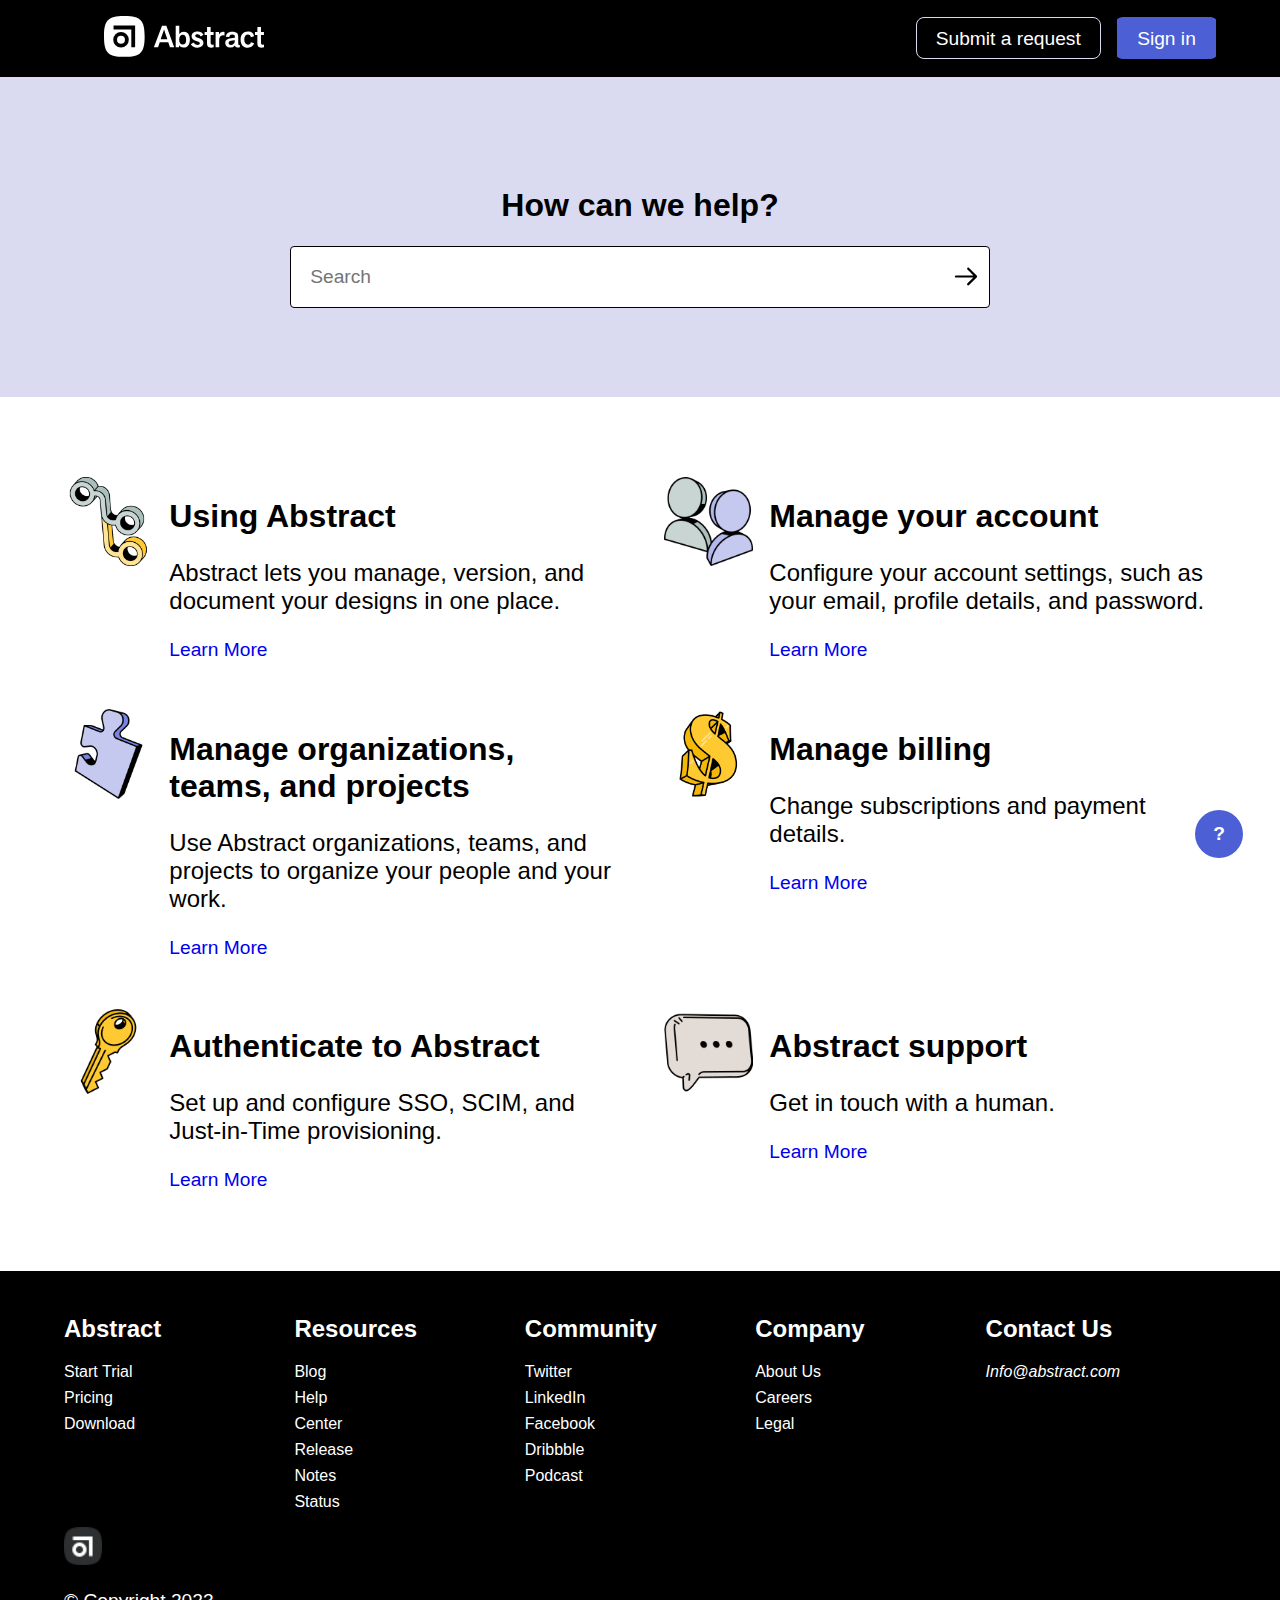
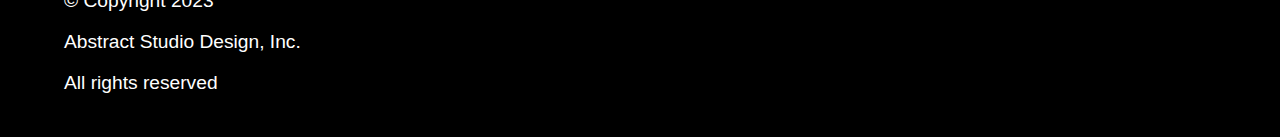
==== index.html @ 5be83831 "dropdown menu added" ====
<!DOCTYPE html>
<html lang="en">
<head>
    <meta charset="UTF-8">
    <meta name="viewport" content="width=device-width, initial-scale=1.0">
    <title>Abstract</title>
    <link rel="stylesheet" href="css/style.css">
</head>
<body>
    <header>
        <!-- mobile -->
        <nav id="nav-mobile">
            <div>
                <div id="brand-container">
                    <img src="imgs/brand.svg" alt="">
                </div>
                <div id="search-menu-container">
                    <div>
                        <img src="imgs/assets/search_white_24dp.svg" alt="">
                    </div>
                    <div>
                        <img id="menu" src="imgs/assets/menu_white_24dp.svg" alt="">
                        <img id="menu-open" src="imgs/assets/menu_open_white_24dp.svg" alt="">
                    </div>
                </div>
            </div>
            <!-- dropdown menu -->
            <span id="dropdown-menu">
                <h2><a href="#">Submit a request</a></h2>
                <hr>
                <h2><a href="#">Sign In</a></h2>
            </span>
        </nav>

        <!-- desktop -->
        <nav id="nav-desktop">
            <div>
                <ul>
                    <div id="brand-container">
                        <img src="imgs/brand.svg" alt="">
                    </div>
                </ul>
                <ul id="login-request-container">
                    <li><a id="Submit-request" href="#">Submit a request</a></li>
                    <li><a id="sign-in" href="#">Sign in</a></li>
                </ul>
            </div>
        </nav>
    </header>
    <main>
        <!-- hero section -->
        <div id="hero-container">
            <div id="hero-section">
                <h1 id="hero-title">How can we help?</h1>
                <div>
                    <input type="text" placeholder="Search" id="search">
                    <img src="imgs/arrow-symbol.svg" alt="arrow">
                </div>
            </div>
        </div>
        <!-- Information section -->
        <div id="information-container">

            <section>
                <div class="image-container">
                    <img src="imgs/using-abstract.png" alt="">
                </div>
                <div class="content-container">
                    <h1>Using Abstract</h1>
                    <p>Abstract lets you manage, version, and document your designs in one place.</p>
                    <a href="#">Learn More</a>
                </div>
            </section>

            <section>
                <div class="image-container">
                    <img src="imgs/manage-your-account.png" alt="">
                </div>
                <div class="content-container">
                    <h1>Manage your account</h1>
                    <p>Configure your account settings, such as your email, profile details, and password.</p>
                    <a href="#">Learn More</a>
                </div>
            </section>

            <section>
                <div class="image-container">
                    <img src="imgs/manage-organizations-teams-and-projects.png" alt="">
                </div>
                <div class="content-container">
                    <h1>Manage organizations, teams, and projects</h1>
                    <p>Use Abstract organizations, teams, and projects to organize your people and your work.</p>
                    <a href="#">Learn More</a>
                </div>
            </section>

            <section>
                <div class="image-container">
                    <img src="imgs/manage-billing.png" alt="">
                </div>
                <div class="content-container">
                    <h1>Manage billing</h1>
                    <p>Change subscriptions and payment details.</p>
                    <a href="#">Learn More</a>
                </div>
            </section>

            <section>
                <div class="image-container">
                    <img src="imgs/authenticate-to-abstract.png" alt="">
                </div>
                <div class="content-container">
                    <h1>Authenticate to Abstract</h1>
                    <p>Set up and configure SSO, SCIM, and Just-in-Time provisioning.</p>
                    <a href="#">Learn More</a>
                </div>
            </section>

            <section>
                <div class="image-container">
                    <img src="imgs/abstract-support.png" alt="">
                </div>
                <div class="content-container">
                    <h1>Abstract support</h1>
                    <p>Get in touch with a human.</p>
                    <a href="#">Learn More</a>
                </div>
            </section>

        </div>

    </main>
    <!-- footer -->
    <footer>

        <div id="footer-container">
            <!-- Abstract section -->
            <section>
                <h2>Abstract</h2>
                <ul>
                    <li><a href="#">Start Trial</a></li>
                    <li><a href="#">Pricing</a></li>
                    <li><a href="#">Download</a></li>
                </ul>
            </section>
            <!-- Resources section -->
            <section>
                <h2>Resources</h2>
                <ul>
                    <li><a href="#">Blog</a></li>
                    <li><a href="#">Help</a></li>
                    <li><a href="#">Center</a></li>
                    <li><a href="#">Release</a></li>
                    <li><a href="#">Notes</a></li>
                    <li><a href="#">Status</a></li>
                </ul>
            </section>
            <!-- Community section -->
            <section>
                <h2>Community</h2>
                <ul>
                    <li><a href="#">Twitter</a></li>
                    <li><a href="#">LinkedIn</a></li>
                    <li><a href="#">Facebook</a></li>
                    <li><a href="#">Dribbble</a></li>
                    <li><a href="#">Podcast</a></li>
                </ul>
            </section>
            <!-- Company section -->
            <section>
                <h2>Company</h2>
                <ul>
                    <li><a href="#">About Us</a></li>
                    <li><a href="#">Careers</a></li>
                    <li><a href="#">Legal</a></li>
                </ul>
            </section>
            <!-- Contact Us section -->
            <section>
                <h2>Contact Us</h2>
                <address>Info@abstract.com</address>
            </section>

        </div>
        <!-- Copyright section -->
        <div id="Copyright-section">
            <div>
                <img src="imgs/brand-icon-2.png" alt="">
            </div>
            <div>
                &copy; Copyright 2023
                <p>Abstract Studio Design, Inc.</p>
                <p>All rights reserved</p>
            </div>
        </div>
        <!-- info button -->
        <button type="button">?</button>
    </footer>

    <script src="js/app.js"></script>

    <!-- created by sebastian niño lopez from www.frontendpractice.com :) -->

</body>
</html>
---- css/style.css ----
:root {
    --primary-color: #000000;
    --secondary-color: #dadbf1;
    --tertiary-color: #fff;
    --quaternary-color: #4C5FD5;
}

body {
    margin: 0;
}

* {
    box-sizing: border-box;
    font-family: sans-serif;
}

ul {
    list-style-type: none;
}


/* navbar mobile styles */

#nav-mobile {
    background-color: var(--primary-color);
    width: 100%;
    display: none;
}

#dropdown-menu {
    background-color: var(--primary-color);
    display: none;
    flex-direction: column;
    align-items: center;
    justify-content: center;
    width: 100%;
    height: 25%;
    z-index: 1;
    position: absolute;
    top: 4.7rem;
    border-top: 1px solid var(--secondary-color);
}

#dropdown-menu a {
    text-decoration: none;
    color: var(--secondary-color);
}

#dropdown-menu hr {
    width: 50%;
    color: var(--secondary-color);
}

#nav-mobile > div {
    width: 100%;
    display: flex;
    justify-content: space-between;
    align-items: center;
    padding: 1rem;
}

#brand-container {
    width: 10rem;
}

#search-menu-container {
    display: flex;
    justify-content: center;
    align-items: center;
    gap: 1rem;
}

#search-menu-container > div {
    width: 2rem;
}

img[src="imgs/brand.svg"] {
    width: 100%;
    cursor: pointer;
}

img[src="imgs/assets/search_white_24dp.svg"] {
    width: 100%;
    cursor: pointer;
}

img[src="imgs/assets/menu_white_24dp.svg"] {
    width: 100%;
    cursor: pointer;
}

img[src="imgs/assets/menu_open_white_24dp.svg"] {
    width: 100%;
    cursor: pointer;
    display: none;
}

/* navbar desktop styles */

#nav-desktop {
    background-color: black;
    justify-content: space-between;
    align-items: center;
    width: 100%;
    display: none;
}

#nav-desktop > div {
    width: 90%;
    margin: auto;
    display: flex;
    justify-content: space-between;
    align-items: center;
}

#login-request-container {
    display: flex;
    justify-content: center;
    align-items: center;
    width: auto;
    gap: 1em;
}

#Submit-request {
    text-decoration: none;
    color: var(--tertiary-color);
    font-size: larger;
    border: 1px solid var(--secondary-color);
    border-radius: 8px;
    background-color: var(--primary-color);
    padding: 0.5em 1em;
}

#sign-in {
    text-decoration: none;
    color: var(--tertiary-color);
    font-size: larger;
    border: 1px solid var(--quaternary-color);
    border-radius: 8%;
    background-color: var(--quaternary-color);
    padding: 0.5em 1em;
}

@media (hover: hover) {
    #sign-in:hover {
        background-color: var(--tertiary-color);
        color: var(--primary-color);
    }
}


/* responsive navbar styles */

@media only screen and (min-width: 1024px) {
    #nav-desktop {
        display: flex;
    }
}

@media only screen and (max-width: 1023px)
{
    #nav-mobile {
        display: flex;
    }
}

/* hero section */

#hero-container {
    background-color: var(--secondary-color);
    display: flex;
    justify-content: center;
    align-items: center;
    width: 100%;
    height: 20rem;
}

#hero-section {
    display: flex;
    flex-direction: column;
    align-items: center;
    justify-content: center;
    width: 90%;
}

#hero-title {
    text-align: center;
    width: 100%;
}

#hero-section > div {
    max-width: 700px;
    display: flex;
    justify-content: start;
    align-items: center;
    width: 100%;
    position: relative;
}

img[src="imgs/arrow-symbol.svg"] {
    width: 2em;
    position: absolute;
    right: 0.5em;
}

#search {
    width: 100%;
    padding: 1em;
    outline: none;
    border: 1px solid var(--primary-color);
    border-radius: 4px;
    font-size: larger;
}

/* information section styles */

#information-container {
    width: 90%;
    margin: auto;
    display: grid;
    grid-template-columns: repeat(1, 1fr);
    gap: 3rem;
    padding: 5rem 0;
}

#information-container > section {
    display: grid;
    grid-template-columns: 1fr 5fr;
    grid-template-rows: 1fr;
    gap: 1em;
    width: 100%;
}


.image-container > img {
    width: 100%;
}

.content-container > p {
    font-size: 1.5rem;
}

.content-container > a {
    text-decoration: none;
    display: block;
    font-size: 1.2rem;
}

@media (hover: hover) {
    .content-container > a:hover {
        text-decoration: underline;
    }
}

/* responsive information section styles */

@media only screen and (min-width: 1024px) {
    #information-container {
        grid-template-columns: repeat(2, 1fr);
    }
}

/* footer styles */

footer {
    background-color: black;
    color: var(--tertiary-color);
    padding: 1.5rem 0;
    width: 100%;
}

#footer-container {
    width: 90%;
    margin: auto;
    display: grid;
    grid-template-columns: repeat(2, 1fr);
    grid-template-rows: repeat(3, 1fr);
}



#footer-container > section > ul {
    padding: 0;
    display: flex;
    flex-direction: column;
    justify-content: start;
    align-items: start;
    gap: 8px;
}

#footer-container a {
    text-decoration: none;
    color: var(--tertiary-color);
    font-weight: 500;
}

#Copyright-section {
    width: 90%;
    margin: auto;
    font-size: 1.2rem;
    font-weight: 500;
    display: flex;
    flex-direction: column;
    align-items: start;
    justify-content: start;
    gap: 1em;
}

#Copyright-section img {
    width: 2em;
    cursor: pointer;
}

@media (hover: hover) {
    #footer-container a:hover {
        text-decoration: underline;
    }

    #footer-container address:hover {
        text-decoration: underline;
        cursor: pointer;
    }
}

button {
    background-color: var(--quaternary-color);
    border: none;
    width: 3rem;
    height: 3rem;
    border-radius: 50%;
    position: fixed;
    margin: 2rem;
    text-align: center;
    right: 5px;
    bottom: 10px;
    cursor: pointer;
    color: var(--tertiary-color);
    font-size: larger;
    font-weight: 600;
}

@media only screen and (min-width: 1024px) {
    #footer-container {
        grid-template-columns: repeat(5, 1fr);
        grid-template-rows: repeat(1, 1fr);
    }
}

/* created by sebastian niño lopez from www.frontendpractice.com :) */
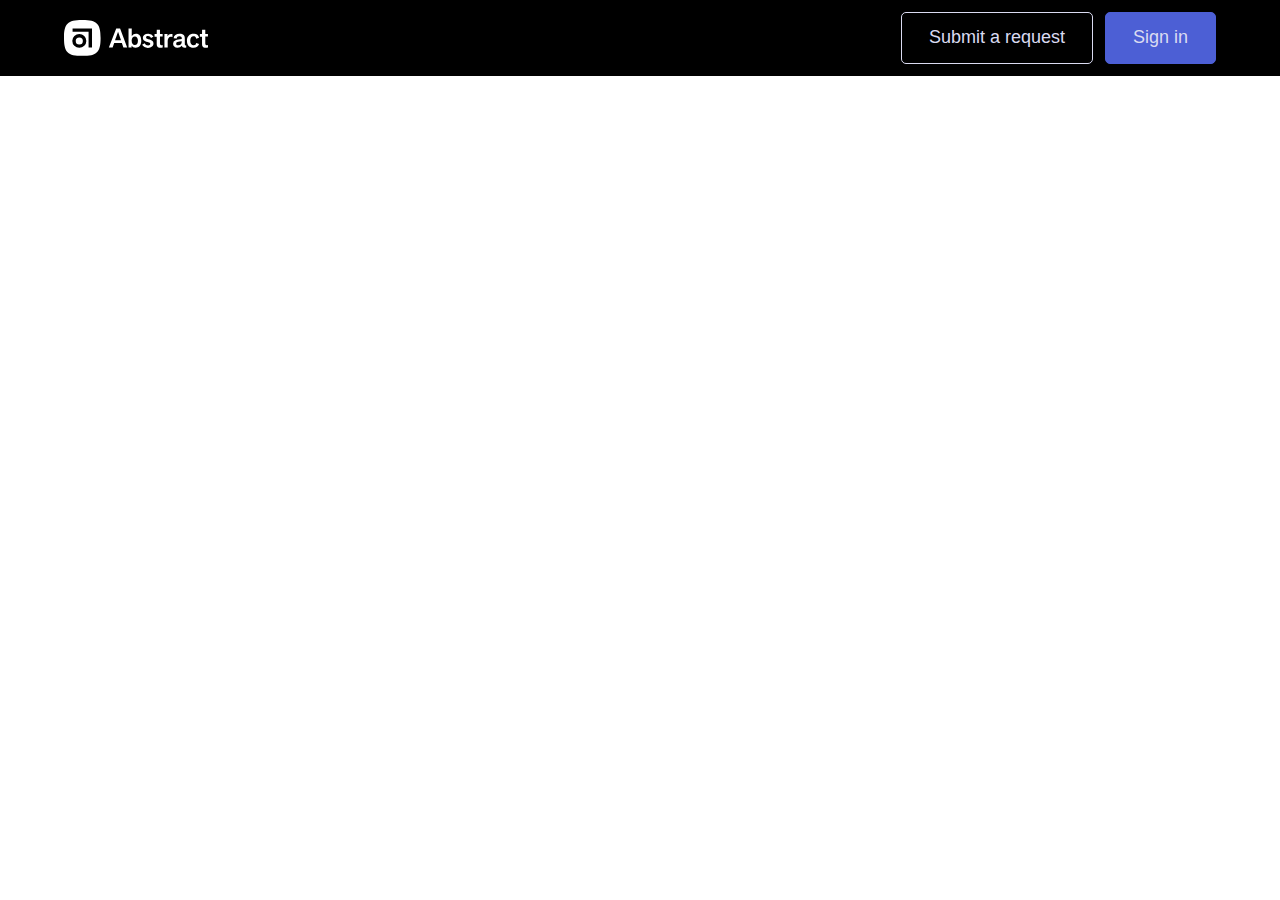
==== commit 0d3d7d99: "refactor: navbar updated" ====
--- a/index.html
+++ b/index.html
@@ -4,198 +4,50 @@
     <meta charset="UTF-8">
     <meta name="viewport" content="width=device-width, initial-scale=1.0">
     <title>Abstract</title>
-    <link rel="stylesheet" href="css/style.css">
+    <link rel="stylesheet" href="css/main.css">
+    <link rel="shortcut icon" href="assets/icons/brand-icon-2.png" type="image/x-icon">
 </head>
 <body>
     <header>
-        <!-- mobile -->
-        <nav id="nav-mobile">
-            <div>
-                <div id="brand-container">
-                    <img src="imgs/brand.svg" alt="">
+        <!-- menu for mobile -->
+        <nav class="nav nav__nav--mobile">
+            <div class="nav__div">
+                <div class="nav__div--picture-container">
+                    <img class="nav__img--brand" src="assets/imgs/brand.svg" alt="brand picture">
                 </div>
-                <div id="search-menu-container">
-                    <div>
-                        <img src="imgs/assets/search_white_24dp.svg" alt="">
-                    </div>
-                    <div>
-                        <img id="menu" src="imgs/assets/menu_white_24dp.svg" alt="">
-                        <img id="menu-open" src="imgs/assets/menu_open_white_24dp.svg" alt="">
-                    </div>
+                <div class="nav__div--picture-container">
+                    <img class="nav__menu menu--open" id="menu-open" src="assets/icons/menu_white_24dp.svg" alt="menu icon">
+                    <img class="nav__menu menu--close" id="menu-close" src="assets/icons/menu_open_white_24dp.svg" alt="">
                 </div>
             </div>
             <!-- dropdown menu -->
-            <span id="dropdown-menu">
-                <h2><a href="#">Submit a request</a></h2>
-                <hr>
-                <h2><a href="#">Sign In</a></h2>
+            <span class="nav nav__span--dropdown-menu" id="dropdown-menu">
+                <a class="nav__a" href="#">Submit a request</a>
+                <hr class="nav__hr">
+                <a class="nav__a" href="login.html">Sign In</a>
             </span>
         </nav>
 
         <!-- desktop -->
-        <nav id="nav-desktop">
-            <div>
-                <ul>
-                    <div id="brand-container">
-                        <img src="imgs/brand.svg" alt="">
-                    </div>
-                </ul>
-                <ul id="login-request-container">
-                    <li><a id="Submit-request" href="#">Submit a request</a></li>
-                    <li><a id="sign-in" href="#">Sign in</a></li>
+        <nav class="nav nav__nav--desktop">
+            <div class="nav__div">
+                <div id="nav__div--picture-container">
+                    <img class="nav__img--brand" src="assets/imgs/brand.svg" alt="">
+                </div>
+                <ul class="nav__ul" id="login-request-container">
+                    <li><a class="nav__link" id="Submit-request" href="#">Submit a request</a></li>
+                    <li><a class="nav__link link--sign-in" id="sign-in" href="login.html">Sign in</a></li>
                 </ul>
             </div>
         </nav>
+
     </header>
+
     <main>
+    </main>
+
         <!-- hero section -->
-        <div id="hero-container">
-            <div id="hero-section">
-                <h1 id="hero-title">How can we help?</h1>
-                <div>
-                    <input type="text" placeholder="Search" id="search">
-                    <img src="imgs/arrow-symbol.svg" alt="arrow">
-                </div>
-            </div>
-        </div>
-        <!-- Information section -->
-        <div id="information-container">
-
-            <section>
-                <div class="image-container">
-                    <img src="imgs/using-abstract.png" alt="">
-                </div>
-                <div class="content-container">
-                    <h1>Using Abstract</h1>
-                    <p>Abstract lets you manage, version, and document your designs in one place.</p>
-                    <a href="#">Learn More</a>
-                </div>
-            </section>
-
-            <section>
-                <div class="image-container">
-                    <img src="imgs/manage-your-account.png" alt="">
-                </div>
-                <div class="content-container">
-                    <h1>Manage your account</h1>
-                    <p>Configure your account settings, such as your email, profile details, and password.</p>
-                    <a href="#">Learn More</a>
-                </div>
-            </section>
-
-            <section>
-                <div class="image-container">
-                    <img src="imgs/manage-organizations-teams-and-projects.png" alt="">
-                </div>
-                <div class="content-container">
-                    <h1>Manage organizations, teams, and projects</h1>
-                    <p>Use Abstract organizations, teams, and projects to organize your people and your work.</p>
-                    <a href="#">Learn More</a>
-                </div>
-            </section>
-
-            <section>
-                <div class="image-container">
-                    <img src="imgs/manage-billing.png" alt="">
-                </div>
-                <div class="content-container">
-                    <h1>Manage billing</h1>
-                    <p>Change subscriptions and payment details.</p>
-                    <a href="#">Learn More</a>
-                </div>
-            </section>
-
-            <section>
-                <div class="image-container">
-                    <img src="imgs/authenticate-to-abstract.png" alt="">
-                </div>
-                <div class="content-container">
-                    <h1>Authenticate to Abstract</h1>
-                    <p>Set up and configure SSO, SCIM, and Just-in-Time provisioning.</p>
-                    <a href="#">Learn More</a>
-                </div>
-            </section>
-
-            <section>
-                <div class="image-container">
-                    <img src="imgs/abstract-support.png" alt="">
-                </div>
-                <div class="content-container">
-                    <h1>Abstract support</h1>
-                    <p>Get in touch with a human.</p>
-                    <a href="#">Learn More</a>
-                </div>
-            </section>
-
-        </div>
-
-    </main>
-    <!-- footer -->
-    <footer>
-
-        <div id="footer-container">
-            <!-- Abstract section -->
-            <section>
-                <h2>Abstract</h2>
-                <ul>
-                    <li><a href="#">Start Trial</a></li>
-                    <li><a href="#">Pricing</a></li>
-                    <li><a href="#">Download</a></li>
-                </ul>
-            </section>
-            <!-- Resources section -->
-            <section>
-                <h2>Resources</h2>
-                <ul>
-                    <li><a href="#">Blog</a></li>
-                    <li><a href="#">Help</a></li>
-                    <li><a href="#">Center</a></li>
-                    <li><a href="#">Release</a></li>
-                    <li><a href="#">Notes</a></li>
-                    <li><a href="#">Status</a></li>
-                </ul>
-            </section>
-            <!-- Community section -->
-            <section>
-                <h2>Community</h2>
-                <ul>
-                    <li><a href="#">Twitter</a></li>
-                    <li><a href="#">LinkedIn</a></li>
-                    <li><a href="#">Facebook</a></li>
-                    <li><a href="#">Dribbble</a></li>
-                    <li><a href="#">Podcast</a></li>
-                </ul>
-            </section>
-            <!-- Company section -->
-            <section>
-                <h2>Company</h2>
-                <ul>
-                    <li><a href="#">About Us</a></li>
-                    <li><a href="#">Careers</a></li>
-                    <li><a href="#">Legal</a></li>
-                </ul>
-            </section>
-            <!-- Contact Us section -->
-            <section>
-                <h2>Contact Us</h2>
-                <address>Info@abstract.com</address>
-            </section>
-
-        </div>
-        <!-- Copyright section -->
-        <div id="Copyright-section">
-            <div>
-                <img src="imgs/brand-icon-2.png" alt="">
-            </div>
-            <div>
-                &copy; Copyright 2023
-                <p>Abstract Studio Design, Inc.</p>
-                <p>All rights reserved</p>
-            </div>
-        </div>
-        <!-- info button -->
-        <button type="button">?</button>
-    </footer>
+        
 
     <script src="js/app.js"></script>
 
--- a/css/main.css
+++ b/css/main.css
@@ -0,0 +1,201 @@
+@charset "UTF-8";
+/* CSS reset */
+:root {
+    --black: #000000;
+    --grey: #dadbf1;
+    --white: #fff;
+    --blue: #4C5FD5;
+}
+
+html {
+    scroll-behavior: smooth;
+}
+
+body {
+    min-height: 100vh;
+    font-size: 100%;
+    font-family: Arial, Helvetica, sans-serif;
+}
+
+* {
+    margin: 0;
+    padding: 0;
+    /* border: 0; */
+    box-sizing: border-box;
+    -webkit-box-sizing: border-box;
+    font-family: sans-serif;
+    vertical-align: baseline;
+}
+
+img, svg {
+    display: block;
+    width: 100%;
+}
+
+a {
+    display: block;
+    text-decoration: none;
+    color: inherit;
+    font-size: inherit;
+}
+
+p a {
+    display: inline-block;
+}
+
+li {
+    list-style-type: none;
+}
+
+
+h1, h2, h3, h4, h5, h6, p, span, a {
+    font-size: 1em;
+    font-weight: inherit;
+    font-style: inherit;
+    color: inherit;
+}
+
+/* general navbar styles */
+
+.nav {
+    width: 100%;
+    height: auto;
+    position: absolute;
+    top: 0;
+    left: 0;
+    display: flex;
+    background-color: var(--black);
+    font-size: 12px
+}
+
+/* navbar mobile styles */
+
+
+.nav__nav--mobile {
+    flex-direction: column;
+}
+
+.nav__div {
+    width: 90%;
+    margin: auto;
+    padding: 1em 0;
+    display: flex;
+    justify-content: space-between;
+    align-items: center;
+}
+
+.nav__div--picture-container {
+    width: auto;
+    height: auto;
+}
+
+.nav__img--brand {
+    cursor: pointer;
+    width: 12em;
+}
+
+.nav__menu {
+    width: 3.5em;
+    cursor: pointer;
+}
+
+.menu--close {
+    display: none; /* by default */
+}
+
+.nav__span--dropdown-menu {
+    display: none; /* by default */
+    flex-direction: column;
+    align-items: center;
+    justify-content: center;
+    margin: 2.5em 0;
+    gap: 1em;
+    color: var(--grey);
+    position: relative;
+}
+
+.nav__a {
+    font-size: 2em;
+}
+
+.nav__a:active {
+    color: var(--white);
+}
+
+.nav__hr {
+    width: 60%;
+}
+
+/* navbar desktop styles */
+
+.nav__nav--desktop {
+    display: none; /* by default */
+    justify-content: center;
+    align-items: center;
+    color: var(--grey);
+}
+
+.nav__ul {
+    display: flex;
+    justify-content: center;
+    align-items: center;
+    gap: 1em;
+}
+
+.nav__link {
+    color: var(--grey);
+    border: 1px solid;
+    border-radius: 5px;
+    padding: 0.8em 1.5em;
+    font-size: 1.5em;
+    font-weight: 500;
+}
+
+.link--sign-in {
+    background-color: var(--blue);
+    border-color: var(--blue);
+}
+
+.link--sign-in:active {
+    background-color: var(--white);
+    border-color: var(--white);
+    color: var(--black);
+}
+
+/* responsive design */
+
+@media (hover: hover) {
+    .link--sign-in:hover {
+        background-color: var(--white);
+        border-color: var(--white);
+        color: var(--black);
+    }
+}
+
+@media screen and (min-width: 1024px) {
+    .nav__nav--desktop {
+        display: block;
+    }
+
+    .nav__nav--mobile {
+        display: none;
+    }
+}
+
+/* TODO: MAKE THE HERO SECTION HERE */
+
+/* hero section */
+
+
+/* created by sebastian niño lopez from www.frontendpractice.com :) */
+
+
+
+
+
+
+
+
+
+
+
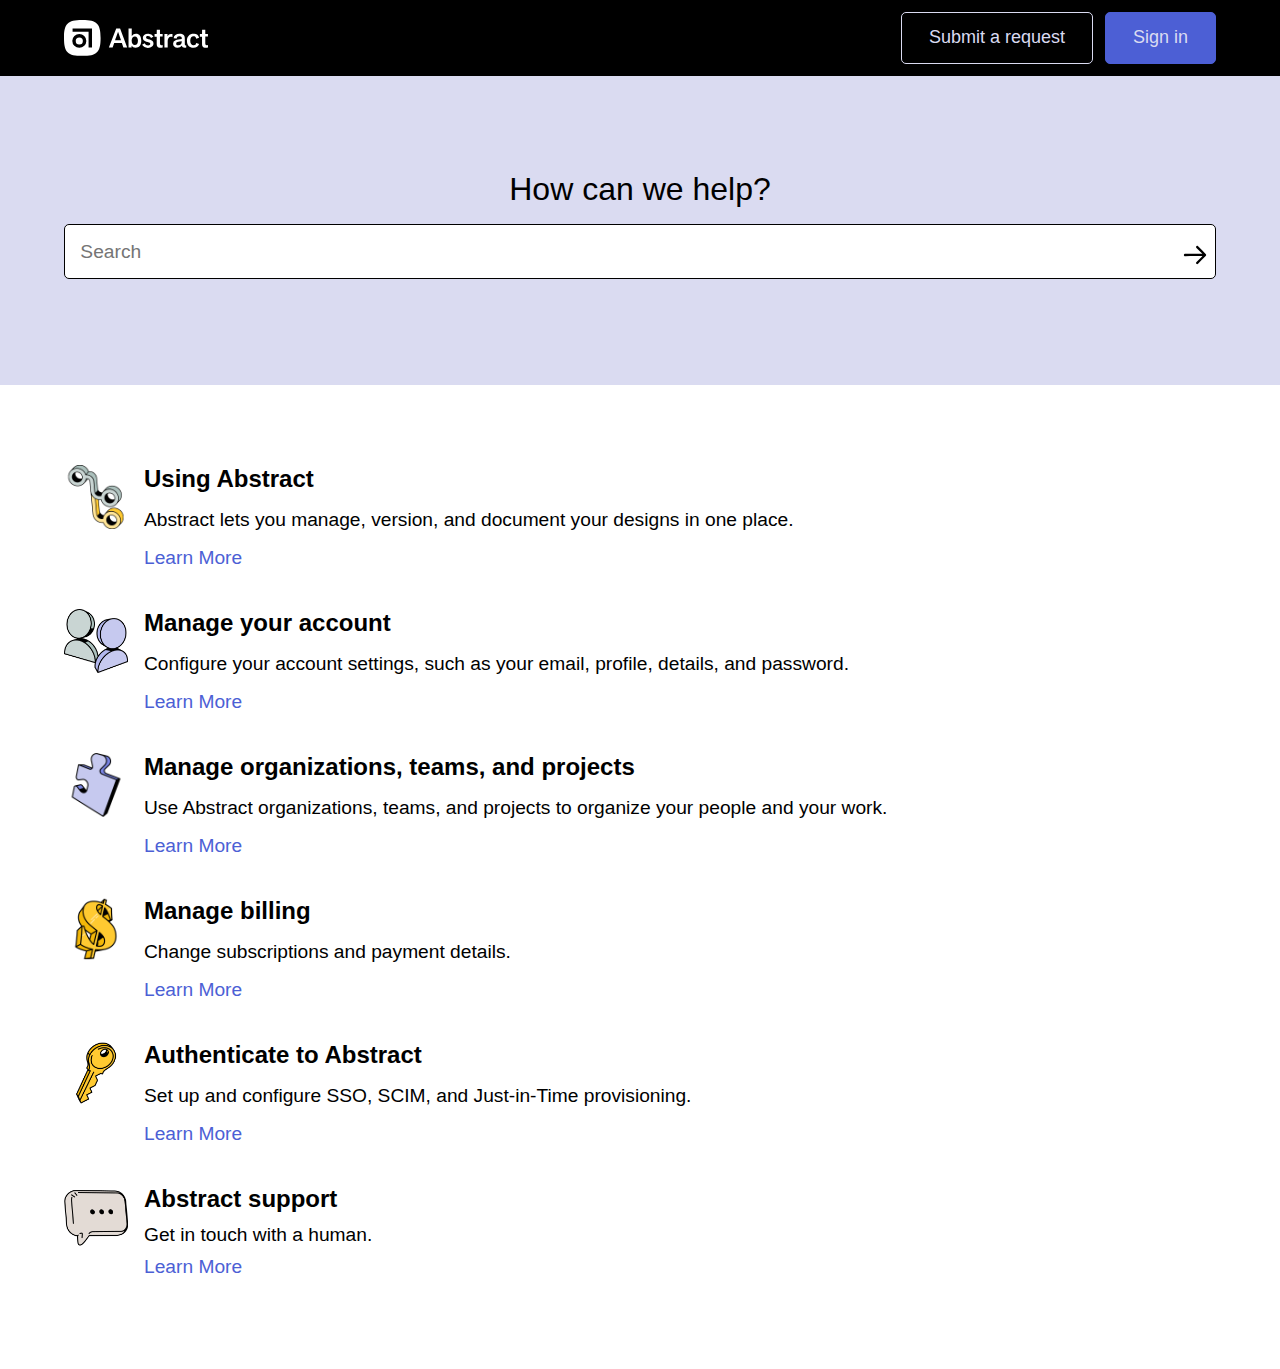
==== commit 5099462f: "refactor: main section updated" ====
--- a/index.html
+++ b/index.html
@@ -44,9 +44,90 @@
     </header>
 
     <main>
+
+        <div class="div">
+            <h1 class="div__title">How can we help?</h1>
+            <div class="div__search--container">
+                <input class="div__search--input" type="text" placeholder="Search">
+                <img class="div__search--arrow" src="assets/icons/arrow-symbol.svg" alt="">
+            </div>
+        </div>
+
+        <div class="div__section">
+            
+            <section class="section">
+                <div class="section__div">
+                    <img class="section__picture" src="assets/imgs/using-abstract.png" alt="">
+                </div>
+                <div class="section__div div--content">
+                    <h2 class="section__title">Using Abstract</h2>
+                    <p class="section__text">Abstract lets you manage, version, and document your designs in one place.</p>
+                    <a class="section__link" href="#">Learn More</a>
+                </div>
+            </section>
+
+            <section class="section">
+                <div class="section__div">
+                    <img class="section__picture" src="assets/imgs/manage-your-account.png" alt="">
+                </div>
+                <div class="section__div div--content">
+                    <h2 class="section__title">Manage your account</h2>
+                    <p class="section__text">Configure your account settings, such as your email, profile, details, and password.</p>
+                    <a class="section__link" href="#">Learn More</a>
+                </div>
+            </section>
+
+            <section class="section">
+                <div class="section__div">
+                    <img class="section__picture" src="assets/imgs/manage-organizations-teams-and-projects.png" alt="">
+                </div>
+                <div class="section__div div--content">
+                    <h2 class="section__title">Manage organizations, teams, and projects</h2>
+                    <p class="section__text">Use Abstract organizations, teams, and projects to organize your people and your work.</p>
+                    <a class="section__link" href="#">Learn More</a>
+                </div>
+            </section>
+
+            <section class="section">
+                <div class="section__div">
+                    <img class="section__picture" src="assets/imgs/manage-billing.png" alt="">
+                </div>
+                <div class="section__div div--content">
+                    <h2 class="section__title">Manage billing</h2>
+                    <p class="section__text">Change subscriptions and payment details.</p>
+                    <a class="section__link" href="#">Learn More</a>
+                </div>
+            </section>
+
+            <section class="section">
+                <div class="section__div">
+                    <img class="section__picture" src="assets/imgs/authenticate-to-abstract.png" alt="">
+                </div>
+                <div class="section__div div--content">
+                    <h2 class="section__title">Authenticate to Abstract</h2>
+                    <p class="section__text">Set up and configure SSO, SCIM, and Just-in-Time provisioning.</p>
+                    <a class="section__link" href="#">Learn More</a>
+                </div>
+            </section>
+
+            <section class="section">
+                <div class="section__div">
+                    <img class="section__picture" src="assets/imgs/abstract-support.png" alt="">
+                </div>
+                <div class="section__div" div--content>
+                    <h2 class="section__title">Abstract support</h2>
+                    <p class="section__text">Get in touch with a human.</p>
+                    <a class="section__link" href="#">Learn More</a>
+                </div>
+            </section>
+
+        </div>
+
     </main>
 
-        <!-- hero section -->
+    <footer>
+        <!-- TODO: MAKE THE HTML FOOTER STRUCTURE HERE -->
+    </footer>
         
 
     <script src="js/app.js"></script>
--- a/css/main.css
+++ b/css/main.css
@@ -55,6 +55,13 @@
     color: inherit;
 }
 
+main {
+    width: 100%;
+    position: absolute;
+    top: 65px;
+    left: 0;
+}
+
 /* general navbar styles */
 
 .nav {
@@ -63,6 +70,7 @@
     position: absolute;
     top: 0;
     left: 0;
+    z-index: 1;
     display: flex;
     background-color: var(--black);
     font-size: 12px
@@ -162,6 +170,106 @@
     color: var(--black);
 }
 
+/* main styles */
+
+.div {
+    width: 100%;
+    height: 20em;
+    background-color: var(--grey);
+    display: flex;
+    flex-direction: column;
+    align-items: center;
+    justify-content: center;
+    gap: 1em;
+}
+
+.div__title {
+    font-size: 2em;
+}
+
+.div__search--container {
+    width: 90%;
+    display: flex;
+    position: relative;
+    justify-content: center;
+}
+
+.div__search--input {
+    width: 100%;
+    font-size: 1.2em;
+    color: var(--black);
+    padding: 0.8em;
+    outline: none;
+    border: 1px solid var(--black);
+    border-radius: 5px;
+}
+
+.div__search--arrow {
+    width: 2em;
+    position: absolute;
+    right: 5px;
+    top: 10px;
+}
+
+.div__section {
+    width: 90%;
+    margin: auto;
+    padding: 5em 0;
+    display: grid;
+    grid-template-columns: auto;
+    grid-template-rows: 1fr 1fr 1fr 1fr 1fr 1fr;
+    gap: 2.5em;
+}
+
+.section {
+    width: 100%;
+    display: grid;
+    grid-template-columns: auto 1fr;
+    grid-template-rows: auto;
+    gap: 1em;
+}
+
+.section__div {
+    display: grid;
+}
+
+.div--content {
+    gap: 1em;
+}
+
+.section__picture {
+    width: 4em;
+    height: auto;
+}
+
+.section__title {
+    width: 100%;
+    font-size: 1.5em;
+    font-weight: 600;
+    color: var(--black);
+}
+
+.section__text {
+    width: 100%;
+    font-size: 1.2em;
+}
+
+
+.section__link {
+    width: 100%;
+    font-size: 1.2em;
+    color: var(--blue);
+}
+
+.section__link:active {
+    color: var(--grey);
+}
+
+/* footer styles */
+
+/* TODO: MAKE THE STYLES HERE */
+
+
 /* responsive design */
 
 @media (hover: hover) {
@@ -170,6 +278,10 @@
         border-color: var(--white);
         color: var(--black);
     }
+
+    .section__link:hover {
+        text-decoration: underline var(--blue);
+    }
 }
 
 @media screen and (min-width: 1024px) {
@@ -182,9 +294,8 @@
     }
 }
 
-/* TODO: MAKE THE HERO SECTION HERE */
-
-/* hero section */
+
+
 
 
 /* created by sebastian niño lopez from www.frontendpractice.com :) */
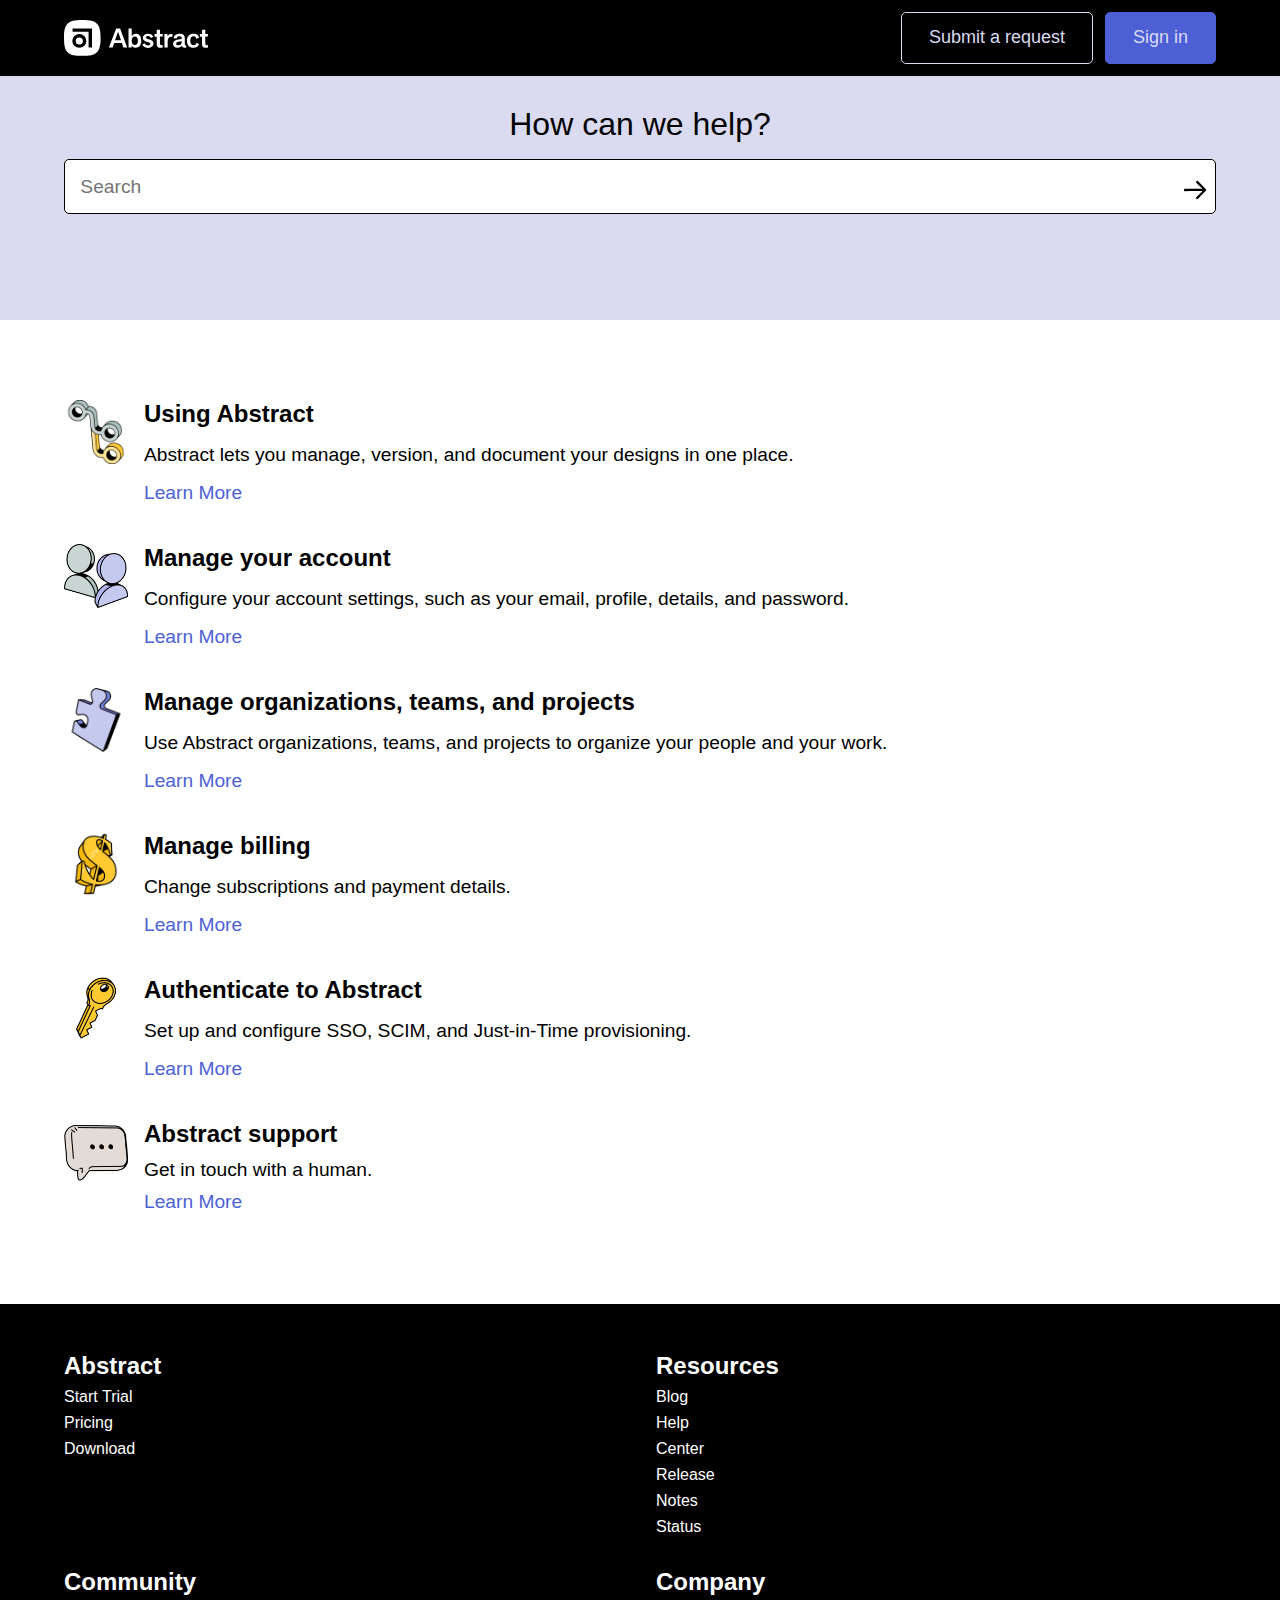
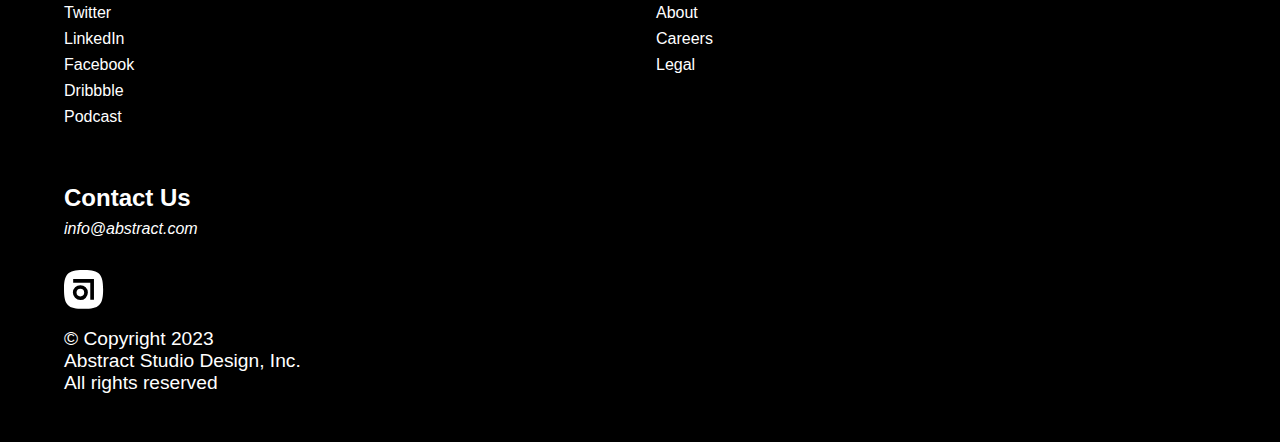
==== commit ad47515a: "refactor: footer section updated" ====
--- a/index.html
+++ b/index.html
@@ -40,11 +40,10 @@
                 </ul>
             </div>
         </nav>
-
     </header>
 
+    <!-- main section -->
     <main>
-
         <div class="div">
             <h1 class="div__title">How can we help?</h1>
             <div class="div__search--container">
@@ -122,11 +121,53 @@
             </section>
 
         </div>
-
     </main>
 
-    <footer>
-        <!-- TODO: MAKE THE HTML FOOTER STRUCTURE HERE -->
+    <footer class="footer">
+        <div class="footer__div div--contact">
+            <ul class="footer__ul">
+                <h4 class="footer__title">Abstract</h4>
+                <li><a class="footer__link" href="#">Start Trial</a></li>
+                <li><a class="footer__link" href="#">Pricing</a></li>
+                <li><a class="footer__link" href="#">Download</a></li>
+            </ul>
+            <ul class="footer__ul">
+                <h4 class="footer__title">Resources</h4>
+                <li><a class="footer__link" href="#">Blog</a></li>
+                <li><a class="footer__link" href="#">Help</a></li>
+                <li><a class="footer__link" href="#">Center</a></li>
+                <li><a class="footer__link" href="#">Release</a></li>
+                <li><a class="footer__link" href="#">Notes</a></li>
+                <li><a class="footer__link" href="#">Status</a></li>
+            </ul>
+            <ul class="footer__ul">
+                <h4 class="footer__title">Community</h4>
+                <li><a class="footer__link" href="#">Twitter</a></li>
+                <li><a class="footer__link" href="#">LinkedIn</a></li>
+                <li><a class="footer__link" href="#">Facebook</a></li>
+                <li><a class="footer__link" href="#">Dribbble</a></li>
+                <li><a class="footer__link" href="#">Podcast</a></li>
+            </ul>
+            <ul class="footer__ul">
+                <h4 class="footer__title">Company</h4>
+                <li><a class="footer__link" href="#">About</a></li>
+                <li><a class="footer__link" href="#">Careers</a></li>
+                <li><a class="footer__link" href="#">Legal</a></li>
+            </ul>
+            <ul class="footer__ul">
+                <h4 class="footer__title">Contact Us</h4>
+                <li><a class="footer__link" href="#"><address>info@abstract.com</address></a></li>
+            </ul>
+        </div>
+
+        <div class="footer__div div--copyright">
+            <img class="footer__img--copyright" src="assets/icons/icon-brand.svg" alt="">
+            <div>
+                © Copyright 2023<br>
+                Abstract Studio Design, Inc.<br>
+                All rights reserved
+            </div>
+        </div>
     </footer>
         
 
--- a/css/main.css
+++ b/css/main.css
@@ -13,6 +13,8 @@
 
 body {
     min-height: 100vh;
+    display: grid;
+    grid-template-rows: auto 1fr auto;
     font-size: 100%;
     font-family: Arial, Helvetica, sans-serif;
 }
@@ -20,7 +22,6 @@
 * {
     margin: 0;
     padding: 0;
-    /* border: 0; */
     box-sizing: border-box;
     -webkit-box-sizing: border-box;
     font-family: sans-serif;
@@ -53,13 +54,6 @@
     font-weight: inherit;
     font-style: inherit;
     color: inherit;
-}
-
-main {
-    width: 100%;
-    position: absolute;
-    top: 65px;
-    left: 0;
 }
 
 /* general navbar styles */
@@ -267,8 +261,62 @@
 
 /* footer styles */
 
-/* TODO: MAKE THE STYLES HERE */
-
+.footer {
+    width: 100%;
+    padding: 3em 0;
+    display: flex;
+    flex-direction: column;
+    gap: 2em;
+    background-color: var(--black);    
+}
+
+.footer__div {
+    width: 90%;
+    margin: auto;
+    display: grid;
+}
+
+.div--contact {
+    grid-template-columns: 1fr 1fr;
+    grid-template-rows: 1fr 1fr;
+    gap: 2em;
+}
+
+.div--copyright {
+    grid-template-rows: auto;
+    grid-template-columns: auto;
+    gap: 1em;
+    color: var(--white);
+    font-size: 1.2em;
+    font-weight: 500;
+}
+
+.footer__img--copyright {
+    width: 8em;
+    cursor: pointer;
+}
+
+.footer__ul {
+    display: flex;
+    flex-direction: column;
+    gap: 0.5em;
+}
+
+.footer__title {
+    color: var(--white);
+    font-size: 1.5em;
+    font-weight: 600;
+}
+
+.footer__link {
+    color: var(--white);
+    font-size: 1em;
+    font-weight: 500;
+}
+
+.footer__link:active {
+    color: var(--grey);
+}
 
 /* responsive design */
 
@@ -282,6 +330,11 @@
     .section__link:hover {
         text-decoration: underline var(--blue);
     }
+
+    .footer__link:hover {
+        text-decoration: underline var(--white);
+    }
+
 }
 
 @media screen and (min-width: 1024px) {
@@ -295,18 +348,15 @@
 }
 
 
-
-
-
-/* created by sebastian niño lopez from www.frontendpractice.com :) */
-
-
-
-
-
-
-
-
-
-
-
+/* created by sebastian niño lópez from www.frontendpractice.com :) */
+
+
+
+
+
+
+
+
+
+
+
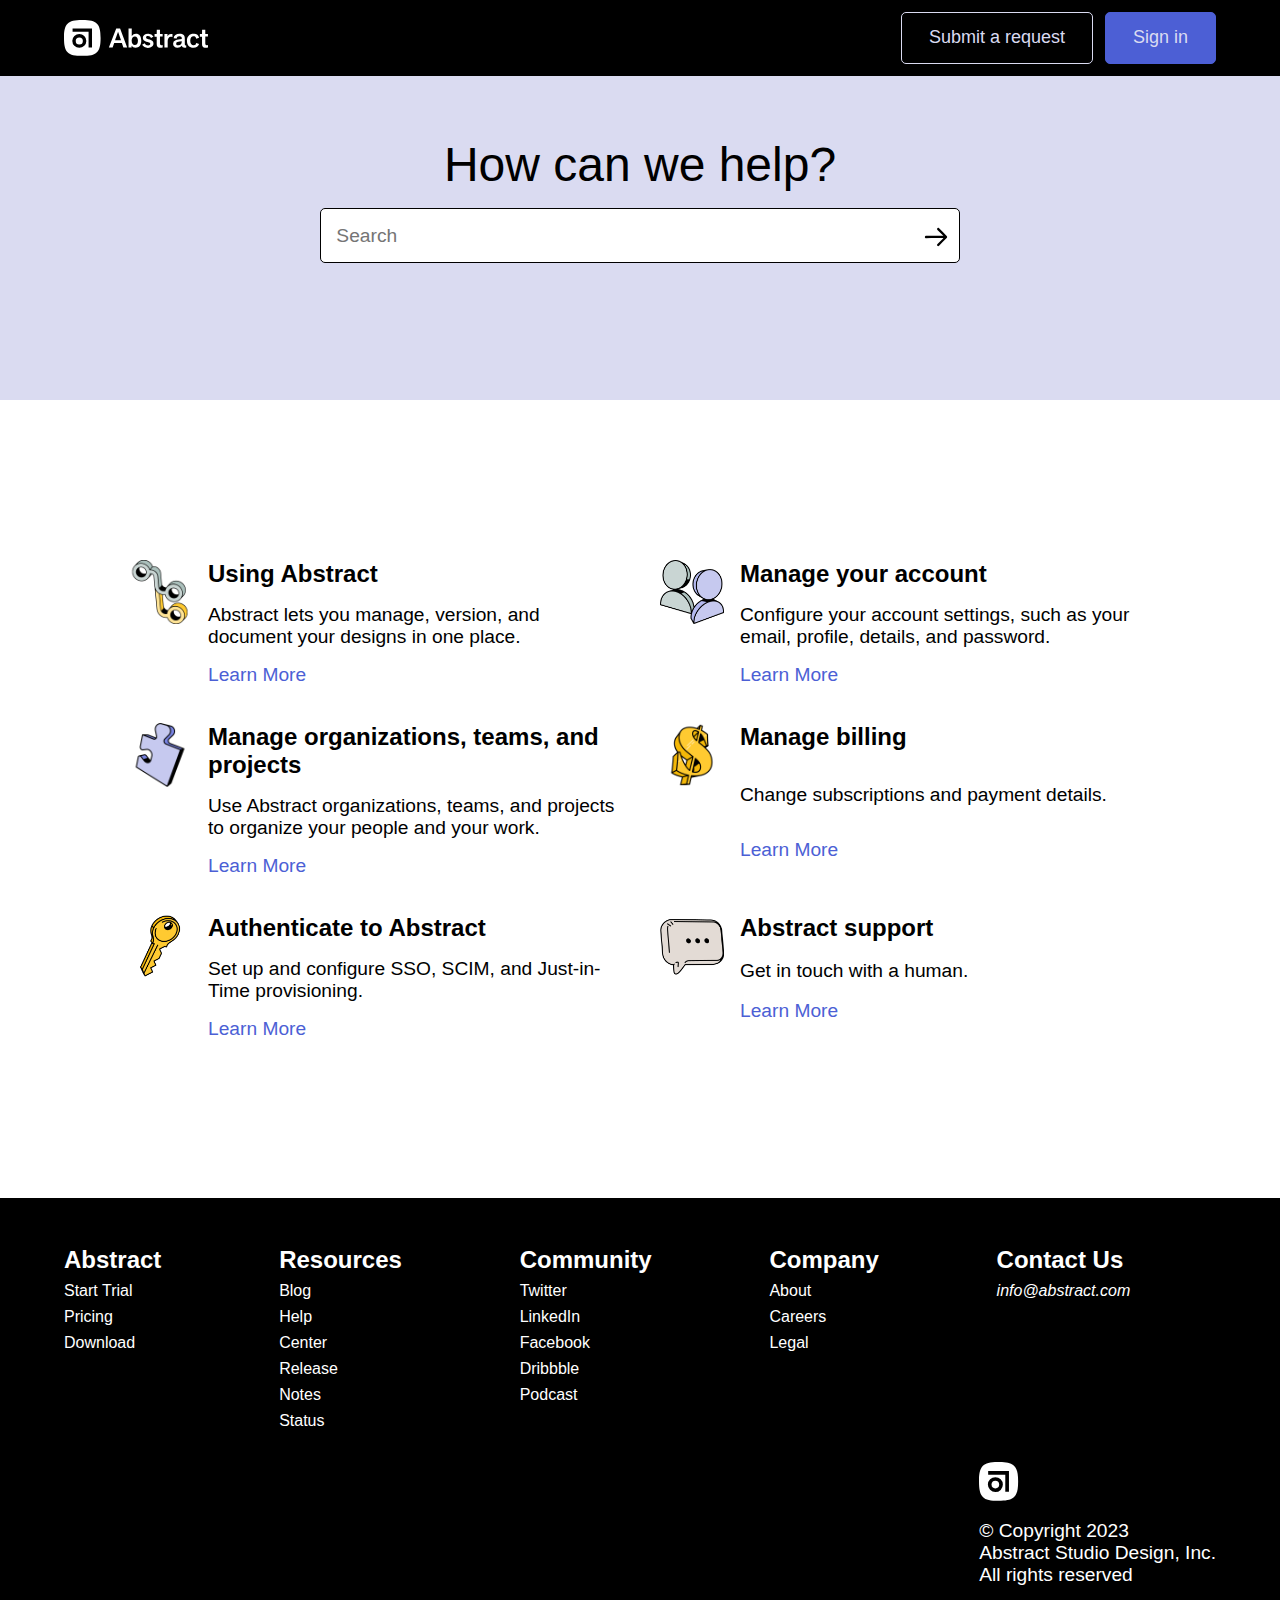
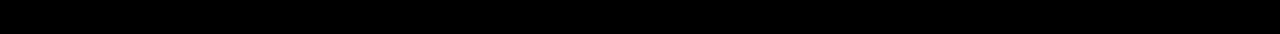
==== commit b0847159: "refactor: index content updated" ====
--- a/index.html
+++ b/index.html
@@ -8,6 +8,7 @@
     <link rel="shortcut icon" href="assets/icons/brand-icon-2.png" type="image/x-icon">
 </head>
 <body>
+    <!-- header section -->
     <header>
         <!-- menu for mobile -->
         <nav class="nav nav__nav--mobile">
@@ -122,7 +123,7 @@
 
         </div>
     </main>
-
+    <!-- footer section -->
     <footer class="footer">
         <div class="footer__div div--contact">
             <ul class="footer__ul">
@@ -169,7 +170,6 @@
             </div>
         </div>
     </footer>
-        
 
     <script src="js/app.js"></script>
 
--- a/css/main.css
+++ b/css/main.css
@@ -183,6 +183,7 @@
 
 .div__search--container {
     width: 90%;
+    max-width: 640px;
     display: flex;
     position: relative;
     justify-content: center;
@@ -201,8 +202,8 @@
 .div__search--arrow {
     width: 2em;
     position: absolute;
-    right: 5px;
-    top: 10px;
+    right: 0.5em;
+    top: 0.5em;
 }
 
 .div__section {
@@ -219,7 +220,7 @@
     width: 100%;
     display: grid;
     grid-template-columns: auto 1fr;
-    grid-template-rows: auto;
+    grid-template-rows: 1fr;
     gap: 1em;
 }
 
@@ -250,7 +251,8 @@
 
 
 .section__link {
-    width: 100%;
+    width: 5.5em;
+    height: 1em;
     font-size: 1.2em;
     color: var(--blue);
 }
@@ -318,7 +320,18 @@
     color: var(--grey);
 }
 
-/* responsive design */
+/*
+
+responsive design:
+
+common breakpoints:
+
+-smaller smartphones: 0-480px
+-tablets and larger smartphones: 481-768px
+-laptops, larger tablets in landscape, and small desktops: 769-1279px
+-larger desktops and monitors: 1280px+
+
+*/
 
 @media (hover: hover) {
     .link--sign-in:hover {
@@ -337,6 +350,22 @@
 
 }
 
+@media screen and (min-width: 640px) {
+    .div__section {
+        grid-template-columns: 1fr 1fr;
+        grid-template-rows: auto auto auto;
+    }
+
+    .div--contact {
+        grid-template-columns: 1fr 1fr 1fr;
+    }
+
+
+    .div--copyright {
+        justify-content: end;
+    }
+}
+
 @media screen and (min-width: 1024px) {
     .nav__nav--desktop {
         display: block;
@@ -345,18 +374,32 @@
     .nav__nav--mobile {
         display: none;
     }
-}
-
-
-/* created by sebastian niño lópez from www.frontendpractice.com :) */
-
-
-
-
-
-
-
-
-
-
-
+
+    .div {
+        height: 25em;
+    }
+
+    .div__title {
+        font-size: 3em;
+    }
+
+    .div--contact {
+        grid-template-columns: auto auto auto auto auto;
+        grid-template-rows: auto;
+    }
+
+    .div__section {
+        width: 80%;
+        padding: 10em 0;
+    }
+}
+
+
+
+
+
+
+
+
+
+
